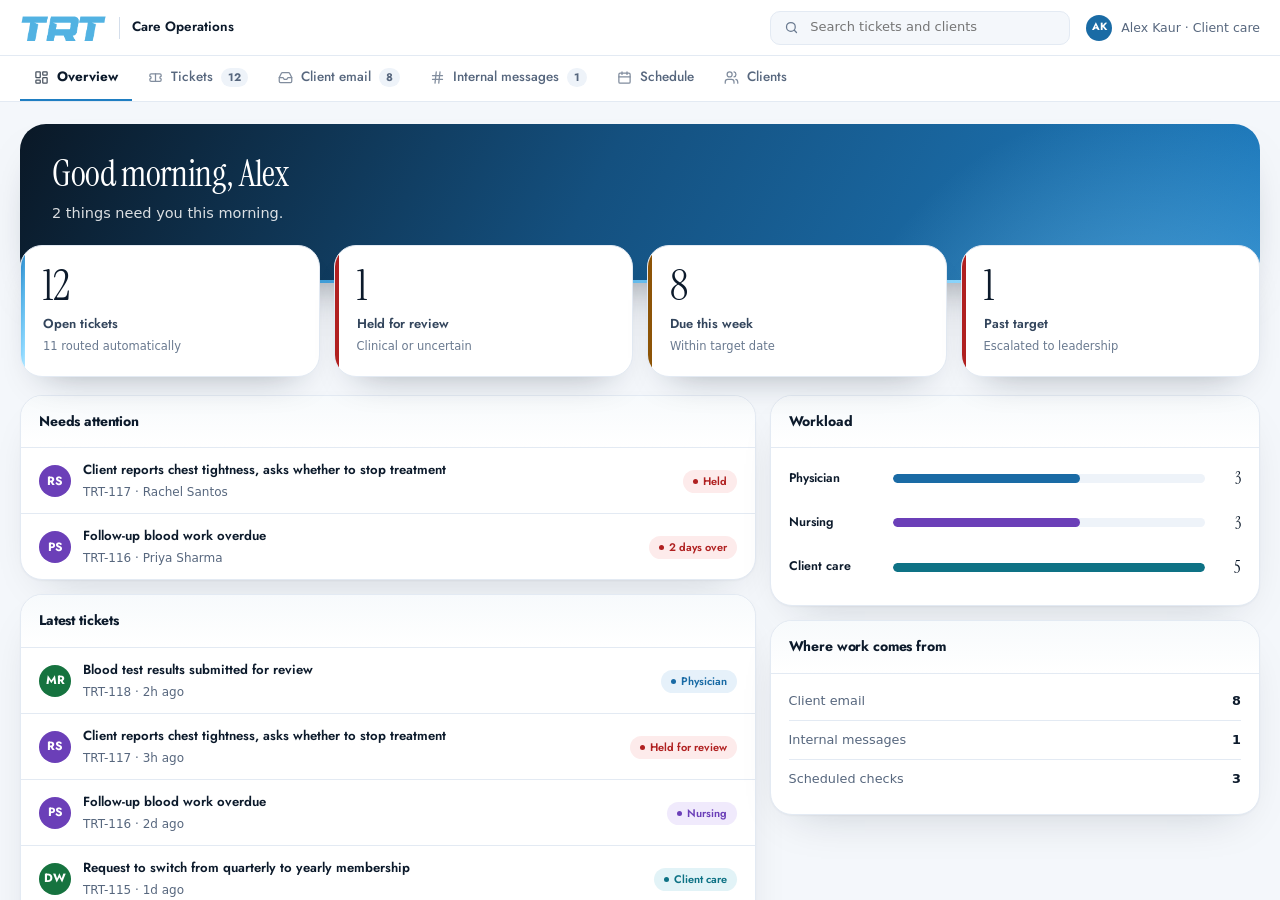
==== demo-build-v2/index.html @ 5caefc42 "Add second layout: work-management structure with Tickets as the primary view Separate app at status" ====
<!doctype html>
<html lang="en-AU">
<head>
<meta charset="utf-8">
<meta name="viewport" content="width=device-width,initial-scale=1,viewport-fit=cover">
<meta name="robots" content="noindex,nofollow">
<title>Care Operations — TRT Australia</title>
<link rel="preconnect" href="https://fonts.googleapis.com">
<link rel="preconnect" href="https://fonts.gstatic.com" crossorigin>
<link href="https://fonts.googleapis.com/css2?family=Jost:wght@400;500;600;700&family=Instrument+Serif&display=swap" rel="stylesheet">
<link rel="stylesheet" href="app.css">
</head>
<body>

<div class="shell">

  <header class="topbar">
    <span class="brand">
      <img src="trt-logo.webp" alt="TRT Australia">
      <span class="sep" aria-hidden="true"></span>
      <span class="nm">Care Operations</span>
    </span>
    <span class="spacer"></span>
    <label class="search">
      <svg viewBox="0 0 24 24" fill="none" stroke="currentColor" stroke-width="2"
           stroke-linecap="round" aria-hidden="true"><circle cx="11" cy="11" r="7"/><path d="m20 20-3.5-3.5"/></svg>
      <input id="search" type="search" placeholder="Search tickets and clients" aria-label="Search">
    </label>
    <span class="who">
      <span class="av av-sm" style="background:#1a6ba5" aria-hidden="true">AK</span>
      <span>Alex Kaur · Client care</span>
    </span>
  </header>

  <nav class="tabs" id="tabs" aria-label="Sections"></nav>

  <main class="main" id="main"></main>
</div>

<script src="app.js"></script>
</body>
</html>
---- demo-build-v2/app.css ----
/* TRT Australia — Care Operations
 * Work-management layout. Tabs across the top, Tickets as the primary view.
 *
 * Brand tokens taken from TRT Australia's own site source: Jost for display,
 * Instrument Serif for figures, their navy and blue ramp, 18–22px radius,
 * their soft depth-shadow. The eyebrow (mono, .24em, uppercase) is their
 * signature micro-label.
 *
 * Structure borrows from issue trackers where they genuinely work: readable
 * ticket keys, a dense sortable table, a filter bar, and a detail page with
 * fields on the right. Not their grey-on-grey.
 */

:root {
  --navy:    #0c1a2b;
  --deep:    #1f7ec2;
  --deep-tx: #1a6ba5;
  --blue:    #56b3e8;
  --cyan:    #8fd9ff;
  --grad:    linear-gradient(100deg, #1f7ec2, #56b3e8 38%, #8fd9ff 78%, #c4ecff);
  --tint:    #eaf1f9;
  --surface: #ffffff;
  --line:    #e3eaf3;
  --line-2:  #d4deeb;
  --shadow:  0 1px 2px rgba(13,26,43,.04), 0 12px 30px -16px rgba(13,26,43,.18);
  --shadow-2:0 1px 2px rgba(13,26,43,.04), 0 18px 46px -24px rgba(13,26,43,.22);
  --shadow-3:0 30px 60px -30px rgba(13,26,43,.35);
  --glow:    0 10px 24px -10px rgba(31,126,194,.55);

  --bg:     #f4f7fb;
  --raised: #f7fafc;
  --hover:  #eef4fa;

  --ink:    #0c1a2b;
  --ink-2:  #33455c;
  --dim:    #57677e;
  --dimmer: #6a7a90;

  --physician: #1a6ba5;  --physician-bg: #e6f1fa;
  --nursing:   #6b3fb8;  --nursing-bg:   #f0eafc;
  --support:   #0e7285;  --support-bg:   #e2f3f7;
  --held:      #b02020;  --held-bg:      #fdebeb;
  --ok:        #16733f;  --ok-bg:        #e7f5ec;
  --warn:      #8d5406;  --warn-bg:      #fdf2de;
  --mute-bg:   #eef3f9;

  --topbar: 56px;
  --tabs:   46px;
  --r:      18px;
  --r-card: 22px;

  --display: "Jost", "Century Gothic", "Helvetica Neue", Arial, system-ui, sans-serif;
  --serif:   "Instrument Serif", Georgia, "Times New Roman", serif;
  --body:    system-ui, -apple-system, "Segoe UI", Roboto, Helvetica, Arial, sans-serif;
  --mono:    "SF Mono", "JetBrains Mono", ui-monospace, Menlo, Consolas, monospace;
}

* { box-sizing: border-box; }
html, body { margin: 0; height: 100%; }
body {
  background: var(--bg); color: var(--ink);
  font-family: var(--body); font-size: 14px; line-height: 1.55;
  -webkit-font-smoothing: antialiased; overflow: hidden;
}
h1, h2, h3 { font-family: var(--display); font-weight: 700; letter-spacing: -.01em; margin: 0; }
button, input, select, textarea { font: inherit; color: inherit; }
button { cursor: pointer; background: none; border: 0; }
:focus-visible { outline: 2px solid var(--deep); outline-offset: 2px; border-radius: 8px; }

.eyebrow {
  font-family: var(--mono); font-size: 10.5px; letter-spacing: .24em;
  text-transform: uppercase; font-weight: 600; color: var(--deep-tx);
}

@media (prefers-reduced-motion: reduce) {
  *, *::before, *::after { transition-duration: .001ms !important;
                           animation-duration: .001ms !important; }
}

/* ============================================================ chrome */

.shell { display: flex; flex-direction: column; height: 100vh; }

.topbar {
  height: var(--topbar); flex: none; display: flex; align-items: center; gap: 16px;
  padding: 0 20px; background: var(--surface); border-bottom: 1px solid var(--line);
}
.brand { display: flex; align-items: center; gap: 12px; flex: none; }
.brand img { height: 26px; width: auto; object-fit: cover; object-position: top center;
             aspect-ratio: 1100/330; }
.brand .sep { width: 1px; height: 22px; background: var(--line-2); }
.brand .nm { font-family: var(--display); font-weight: 600; font-size: 13.5px; }
.topbar .spacer { flex: 1; }

.search {
  display: flex; align-items: center; gap: 9px; background: var(--bg);
  border: 1px solid var(--line); border-radius: 10px; padding: 0 13px;
  height: 34px; width: 300px; transition: border-color .18s, box-shadow .18s;
}
.search:focus-within { border-color: var(--blue); box-shadow: 0 0 0 3px rgba(86,179,232,.16);
                       background: var(--surface); }
.search svg { width: 15px; height: 15px; color: var(--dimmer); flex: none; }
.search input { flex: 1; background: none; border: 0; outline: none; font-size: 13px; }
.who { display: flex; align-items: center; gap: 9px; font-size: 12.5px; color: var(--dim); }
.av { border-radius: 50%; display: grid; place-items: center; color: #fff;
      font-family: var(--display); font-weight: 700; flex: none; }
.av-sm { width: 26px; height: 26px; font-size: 10.5px; }
.av-md { width: 32px; height: 32px; font-size: 12px; }
.av-lg { width: 46px; height: 46px; font-size: 15px; border-radius: 16px; }

/* tabs */
.tabs { height: var(--tabs); flex: none; display: flex; align-items: stretch; gap: 2px;
        padding: 0 20px; background: var(--surface); border-bottom: 1px solid var(--line);
        overflow-x: auto; scrollbar-width: none; }
.tabs::-webkit-scrollbar { display: none; }
.tab {
  display: flex; align-items: center; gap: 8px; padding: 0 14px;
  font-family: var(--display); font-size: 13.5px; font-weight: 500; color: var(--dim);
  border-bottom: 2px solid transparent; white-space: nowrap; transition: color .15s;
}
.tab:hover { color: var(--navy); }
.tab[aria-current="true"] { color: var(--navy); font-weight: 700;
                            border-bottom-color: var(--deep); }
.tab svg { width: 15px; height: 15px; opacity: .75; }
.tab .n { font-family: var(--display); font-size: 11px; font-weight: 700;
          background: var(--mute-bg); color: var(--dim); border-radius: 999px;
          padding: 1px 7px; min-width: 20px; text-align: center; }
.tab[aria-current="true"] .n { background: var(--tint); color: var(--deep-tx); }

.main { flex: 1; overflow-y: auto; }
.wrap { max-width: 1320px; margin: 0 auto; padding: 22px 20px 48px; }

/* ============================================================= page */

.page-head { display: flex; align-items: flex-start; gap: 16px; margin-bottom: 18px; }
.page-head h1 { font-family: var(--serif); font-size: 30px; font-weight: 400;
                letter-spacing: -.01em; }
.page-head p { margin: 4px 0 0; font-size: 13.5px; color: var(--dim); max-width: 62ch; }
.page-head .spacer { flex: 1; }

.btn { display: inline-flex; align-items: center; gap: 7px; padding: 8px 15px;
       border-radius: 999px; font-family: var(--display); font-size: 13px;
       font-weight: 600; color: var(--ink-2); background: var(--surface);
       border: 1px solid var(--line-2); box-shadow: var(--shadow);
       transition: transform .2s, border-color .2s, background .2s; }
.btn:hover { border-color: rgba(86,179,232,.55); transform: translateY(-1px); }
.btn svg { width: 15px; height: 15px; }
.btn.primary { background: linear-gradient(135deg, #1f7ec2, #3c9bd8); color: #fff;
               border-color: transparent; box-shadow: var(--glow); }
.btn.ghost { background: none; border-color: transparent; box-shadow: none; }
.btn.sm { padding: 6px 12px; font-size: 12.5px; }

/* ========================================================== filters */

.filterbar {
  display: flex; align-items: center; gap: 9px; flex-wrap: wrap;
  padding: 12px 14px; background: var(--surface); border: 1px solid var(--line);
  border-radius: var(--r); box-shadow: var(--shadow); margin-bottom: 12px;
}
.sel { position: relative; }
.sel > button {
  display: inline-flex; align-items: center; gap: 8px; padding: 7px 13px;
  border-radius: 999px; border: 1px solid var(--line-2); background: var(--surface);
  font-size: 12.8px; color: var(--ink-2); transition: border-color .15s;
}
.sel > button:hover { border-color: rgba(86,179,232,.55); }
.sel > button.on { background: var(--tint); border-color: transparent;
                   color: var(--deep-tx); font-weight: 600; }
.sel > button svg { width: 13px; height: 13px; opacity: .6; }
.pop { position: absolute; top: calc(100% + 6px); left: 0; z-index: 40; min-width: 198px;
       background: var(--surface); border: 1px solid var(--line); border-radius: 14px;
       padding: 6px; box-shadow: var(--shadow-3); }
.pop button { display: flex; align-items: center; gap: 9px; width: 100%; padding: 8px 11px;
              border-radius: 9px; font-size: 13px; color: var(--ink-2); text-align: left; }
.pop button:hover { background: var(--hover); }
.pop button[aria-current="true"] { background: var(--tint); font-weight: 600; }
.pop .tick { margin-left: auto; color: var(--deep); display: inline-flex; }
.pop .tick svg { width: 14px; height: 14px; }
.filterbar .spacer { flex: 1; }
.filterbar .count { font-size: 12.5px; color: var(--dim); }
.seg { display: inline-flex; background: var(--bg); border: 1px solid var(--line);
       border-radius: 999px; padding: 2px; }
.seg button { padding: 5px 13px; border-radius: 999px; font-family: var(--display);
              font-size: 12.5px; font-weight: 600; color: var(--dim); }
.seg button[aria-pressed="true"] { background: var(--surface); color: var(--navy);
                                   box-shadow: var(--shadow); }

/* ============================================================ table */

.card { background: var(--surface); border: 1px solid var(--line);
        border-radius: var(--r-card); box-shadow: var(--shadow-2); overflow: hidden; }

table { width: 100%; border-collapse: collapse; }
thead th {
  text-align: left; font-family: var(--mono); font-size: 10px; letter-spacing: .18em;
  text-transform: uppercase; font-weight: 600; color: var(--dimmer);
  padding: 13px 16px; border-bottom: 1px solid var(--line);
  background: var(--raised); white-space: nowrap; position: sticky; top: 0; z-index: 2;
}
thead th.sortable { cursor: pointer; user-select: none; }
thead th.sortable:hover { color: var(--deep-tx); }
thead th .arr { opacity: .55; margin-left: 4px; }
tbody td { padding: 13px 16px; border-bottom: 1px solid var(--line); font-size: 13.2px;
           vertical-align: middle; }
tbody tr { cursor: pointer; transition: background .14s; }
tbody tr:hover { background: var(--hover); }
tbody tr:last-child td { border-bottom: none; }

.key { font-family: var(--mono); font-size: 12px; color: var(--deep-tx); font-weight: 600;
       white-space: nowrap; }
.sum { font-weight: 500; color: var(--navy); }
.sub { font-size: 11.5px; color: var(--dimmer); margin-top: 2px; }
.who-cell { display: flex; align-items: center; gap: 9px; white-space: nowrap; }

.tag { display: inline-flex; align-items: center; gap: 5px; padding: 3px 10px;
       border-radius: 999px; font-family: var(--display); font-size: 11px;
       font-weight: 600; white-space: nowrap; }
.tag::before { content: ""; width: 5px; height: 5px; border-radius: 50%;
               background: currentColor; flex: none; }
.tag.bare::before { display: none; }
.t-physician { background: var(--physician-bg); color: var(--physician); }
.t-nursing   { background: var(--nursing-bg);   color: var(--nursing); }
.t-support   { background: var(--support-bg);   color: var(--support); }
.t-held      { background: var(--held-bg);      color: var(--held); }
.t-ok        { background: var(--ok-bg);        color: var(--ok); }
.t-warn      { background: var(--warn-bg);      color: var(--warn); }
.t-mute      { background: var(--mute-bg);      color: var(--dim); }

.st { display: inline-flex; align-items: center; gap: 6px; font-size: 12.3px;
      font-weight: 600; white-space: nowrap; }
.st svg { width: 13px; height: 13px; }
.st-open     { color: var(--dim); }
.st-progress { color: var(--deep-tx); }
.st-waiting  { color: var(--warn); }
.st-resolved { color: var(--ok); }

.pri { display: inline-flex; align-items: center; gap: 6px; font-size: 12.3px;
       font-weight: 600; white-space: nowrap; }
.pri svg { width: 13px; height: 13px; }
.pri-urgent { color: var(--held); }
.pri-high   { color: var(--warn); }
.pri-normal { color: var(--dim); }
.pri-low    { color: var(--dimmer); }

.empty { padding: 56px 24px; text-align: center; color: var(--dimmer); font-size: 13.5px;
         background: radial-gradient(420px 200px at 50% 40%, rgba(86,179,232,.08), transparent 70%); }
.empty svg { width: 34px; height: 34px; margin-bottom: 12px; opacity: .45; }

/* ============================================================ board */

.board { display: grid; grid-template-columns: repeat(4, minmax(0,1fr)); gap: 12px; }
.col { background: var(--raised); border: 1px solid var(--line); border-radius: var(--r);
       display: flex; flex-direction: column; min-height: 220px; }
.col-head { padding: 12px 14px; border-bottom: 1px solid var(--line); display: flex;
            align-items: center; gap: 9px; }
.col-head .nm { font-family: var(--display); font-size: 12.5px; font-weight: 700; }
.col-head .n { margin-left: auto; font-family: var(--display); font-size: 11px;
               font-weight: 700; color: var(--dim); background: var(--surface);
               border-radius: 999px; padding: 1px 8px; }
.col-body { padding: 10px; display: flex; flex-direction: column; gap: 9px; }
.ticket { background: var(--surface); border: 1px solid var(--line); border-radius: 14px;
          padding: 12px 13px; text-align: left; box-shadow: var(--shadow);
          transition: transform .2s, box-shadow .2s, border-color .2s; }
.ticket:hover { transform: translateY(-3px); box-shadow: var(--shadow-2);
                border-color: rgba(86,179,232,.45); }
.ticket .k { font-family: var(--mono); font-size: 10.5px; color: var(--deep-tx);
             font-weight: 600; }
.ticket .s { font-size: 12.8px; margin: 5px 0 9px; line-height: 1.45; color: var(--navy); }
.ticket .m { display: flex; align-items: center; gap: 7px; flex-wrap: wrap; }

/* =========================================================== detail */

.detail { display: grid; grid-template-columns: 1fr 312px; gap: 18px; align-items: start; }
.det-main .card { padding: 22px 24px; }
.det-head h1 { font-size: 22px; line-height: 1.32; margin-bottom: 10px; }
.det-meta { display: flex; align-items: center; gap: 8px; flex-wrap: wrap; margin-bottom: 4px; }

.msg { border: 1px solid var(--line); border-radius: 16px; background: var(--raised);
       padding: 16px 18px; margin: 18px 0 0; }
.msg-head { display: flex; align-items: center; gap: 11px; margin-bottom: 11px; }
.msg-from { font-family: var(--display); font-size: 13.5px; font-weight: 700; }
.msg-addr { font-size: 11.5px; color: var(--dimmer); }
.msg-time { margin-left: auto; font-size: 11.5px; color: var(--dimmer); }
.msg-body { font-size: 13.8px; color: var(--ink-2); line-height: 1.68; white-space: pre-wrap; }
.attach { display: inline-flex; align-items: center; gap: 8px; margin-top: 13px;
          padding: 8px 13px; border-radius: 999px; background: var(--surface);
          border: 1px solid var(--line); font-size: 12.5px; }
.attach svg { width: 14px; height: 14px; color: var(--dim); }

.note { border-left: 3px solid var(--deep); background: var(--tint); padding: 13px 16px;
        border-radius: 0 12px 12px 0; font-size: 13px; color: var(--ink-2);
        line-height: 1.6; margin-top: 18px; }
.note.held { border-left-color: var(--held); background: var(--held-bg); }
.note .eyebrow { display: block; margin-bottom: 7px; }
.note.held .eyebrow { color: var(--held); }

.activity { margin-top: 22px; }
.act { display: grid; grid-template-columns: 26px 1fr; gap: 12px; padding: 11px 0;
       border-bottom: 1px solid var(--line); }
.act:last-child { border-bottom: none; }
.act-dot { width: 26px; height: 26px; border-radius: 50%; background: var(--raised);
           border: 1px solid var(--line); display: grid; place-items: center;
           color: var(--dim); }
.act-dot svg { width: 13px; height: 13px; }
.act-t { font-size: 13px; }
.act-d { font-size: 11.5px; color: var(--dimmer); margin-top: 2px; }

.side .card { padding: 18px; margin-bottom: 12px; }
.side h3 { margin-bottom: 13px; }
.field { display: flex; justify-content: space-between; align-items: center; gap: 12px;
         padding: 9px 0; border-bottom: 1px solid var(--line); font-size: 12.8px; }
.field:last-child { border-bottom: none; }
.field .k { color: var(--dim); }
.field .v { font-weight: 600; text-align: right; }

/* ========================================================= overview */

.hero { position: relative; overflow: hidden; border-radius: 26px; padding: 30px 32px 58px;
        background: linear-gradient(118deg, #0a1826 0%, #14507f 46%, #1f7ec2 100%);
        box-shadow: 0 24px 48px -28px rgba(13,26,43,.55); }
.hero::before { content: ""; position: absolute; inset: -40% -20% auto auto; width: 58%;
                aspect-ratio: 1; pointer-events: none;
                background: radial-gradient(circle, rgba(143,217,255,.5), transparent 62%); }
.hero::after { content: ""; position: absolute; left: 0; right: 0; bottom: 0; height: 3px;
               background: var(--grad); }
.hero h1 { position: relative; font-family: var(--serif); font-size: 36px; font-weight: 400;
           color: #fff; line-height: 1.12; }
.hero p { position: relative; margin: 8px 0 0; font-size: 14.5px; color: rgba(255,255,255,.85); }

.stats { display: grid; grid-template-columns: repeat(4,1fr); gap: 14px;
         margin-top: -38px; position: relative; z-index: 2; }
.stat { background: var(--surface); border: 1px solid var(--line); border-radius: var(--r-card);
        padding: 20px 22px; box-shadow: 0 18px 38px -24px rgba(13,26,43,.42);
        position: relative; overflow: hidden;
        transition: transform .25s, box-shadow .25s, border-color .25s; }
.stat::after { content: ""; position: absolute; left: 0; top: 0; bottom: 0; width: 4px;
               background: var(--line-2); }
.stat.info::after { background: var(--grad); }
.stat.bad::after  { background: var(--held); }
.stat.warn::after { background: var(--warn); }
.stat.good::after { background: var(--ok); }
.stat:hover { transform: translateY(-4px); box-shadow: var(--shadow-3);
              border-color: rgba(86,179,232,.45); }
.stat .n { font-family: var(--serif); font-size: 42px; line-height: .95; color: var(--navy); }
.stat .l { font-family: var(--display); font-size: 13px; font-weight: 600;
           color: var(--ink-2); margin-top: 8px; }
.stat .s { font-size: 11.5px; color: var(--dimmer); margin-top: 4px; }

.grid2 { display: grid; grid-template-columns: 1.5fr 1fr; gap: 14px; margin-top: 18px;
         align-items: start; }
.panel { background: var(--surface); border: 1px solid var(--line);
         border-radius: var(--r-card); box-shadow: var(--shadow-2); overflow: hidden;
         margin-bottom: 14px; }
.panel-head { display: flex; align-items: center; gap: 10px; padding: 15px 18px;
              border-bottom: 1px solid var(--line);
              background: linear-gradient(180deg, var(--raised), transparent); }
.panel-head h2 { font-size: 14px; }
.panel-head .spacer { flex: 1; }
.panel-body { padding: 8px 18px 16px; }
.panel-body.flush { padding: 0; }
.row { display: grid; grid-template-columns: 32px 1fr auto; gap: 12px; align-items: center;
       width: 100%; padding: 12px 18px; border-bottom: 1px solid var(--line);
       text-align: left; transition: background .14s; }
.row:last-child { border-bottom: none; }
.row:hover { background: var(--hover); }
.row .rt { font-family: var(--display); font-size: 13.2px; font-weight: 600; }
.row .rd { font-size: 12px; color: var(--dim); margin-top: 2px; }

.load { display: flex; align-items: center; gap: 12px; padding: 9px 0; }
.load .ln { font-family: var(--display); font-size: 12.5px; font-weight: 600;
            width: 92px; flex: none; }
.load .lb { flex: 1; height: 9px; background: var(--mute-bg); border-radius: 999px;
            overflow: hidden; }
.load .lb i { display: block; height: 100%; border-radius: 999px; }
.load .lc { font-family: var(--serif); font-size: 17px; width: 24px; text-align: right; }

/* ========================================================= schedule */

.routines { display: grid; grid-template-columns: repeat(2,1fr); gap: 14px; margin-bottom: 20px; }
.routine { background: var(--surface); border: 1px solid var(--line);
           border-radius: var(--r-card); padding: 20px; box-shadow: var(--shadow-2);
           transition: transform .25s, box-shadow .25s; }
.routine:hover { transform: translateY(-4px); box-shadow: var(--shadow-3); }
.routine-top { display: flex; align-items: flex-start; gap: 13px; margin-bottom: 14px; }
.routine-ico { width: 38px; height: 38px; border-radius: 13px; display: grid;
               place-items: center; background: linear-gradient(140deg, var(--tint), #dceefb);
               color: var(--deep-tx); flex: none; }
.routine-ico svg { width: 18px; height: 18px; }
.routine h3 { font-size: 15px; margin-bottom: 3px; }
.routine .rs { font-size: 12.5px; color: var(--dim); line-height: 1.55; }
.rwhen { display: flex; align-items: baseline; gap: 10px; padding: 12px 15px;
         background: var(--raised); border-radius: 13px; margin-bottom: 12px; }
.rwhen .rv { font-family: var(--serif); font-size: 19px; margin-left: auto; }
.steps { display: flex; gap: 7px; flex-wrap: wrap; }
.step { flex: 1 1 100px; min-width: 92px; background: var(--raised);
        border: 1px solid var(--line); border-radius: 12px; padding: 10px 11px; }
.step .st2 { font-family: var(--display); font-size: 11.8px; font-weight: 600; }
.step .sd { font-size: 10.8px; color: var(--dim); margin-top: 2px; line-height: 1.4; }
.step.dim { opacity: .55; }

.day { display: flex; align-items: baseline; gap: 11px; padding: 18px 2px 9px;
       border-bottom: 2px solid var(--line-2); }
.day .dd { font-family: var(--display); font-size: 13.5px; font-weight: 700; }
.day .dn { font-size: 11.5px; color: var(--dimmer); }
.day .dt { margin-left: auto; }
.ev { display: grid; grid-template-columns: 78px 32px 1fr auto; gap: 13px;
      align-items: center; padding: 12px 2px; border-bottom: 1px solid var(--line); }
.ev:last-child { border-bottom: none; }
.ev-t { font-family: var(--mono); font-size: 11.5px; color: var(--dim); }
.ev-w { font-family: var(--display); font-size: 13.2px; font-weight: 600; }
.ev-d { font-size: 12.2px; color: var(--dim); margin-top: 2px; }

/* ====================================================== responsive */

@media (max-width: 1180px) {
  .detail { grid-template-columns: 1fr; }
  .board { grid-template-columns: repeat(2,1fr); }
  .grid2 { grid-template-columns: 1fr; }
  .stats { grid-template-columns: repeat(2,1fr); }
}
@media (max-width: 800px) {
  .search { width: 180px; }
  .who span { display: none; }
  .board { grid-template-columns: 1fr; }
  .routines { grid-template-columns: 1fr; }
  .hero h1 { font-size: 27px; }
  .page-head { flex-wrap: wrap; }
  table thead th:nth-child(4), table tbody td:nth-child(4),
  table thead th:nth-child(6), table tbody td:nth-child(6) { display: none; }
  .ev { grid-template-columns: 66px 1fr; }
  .ev .av { display: none; }
}
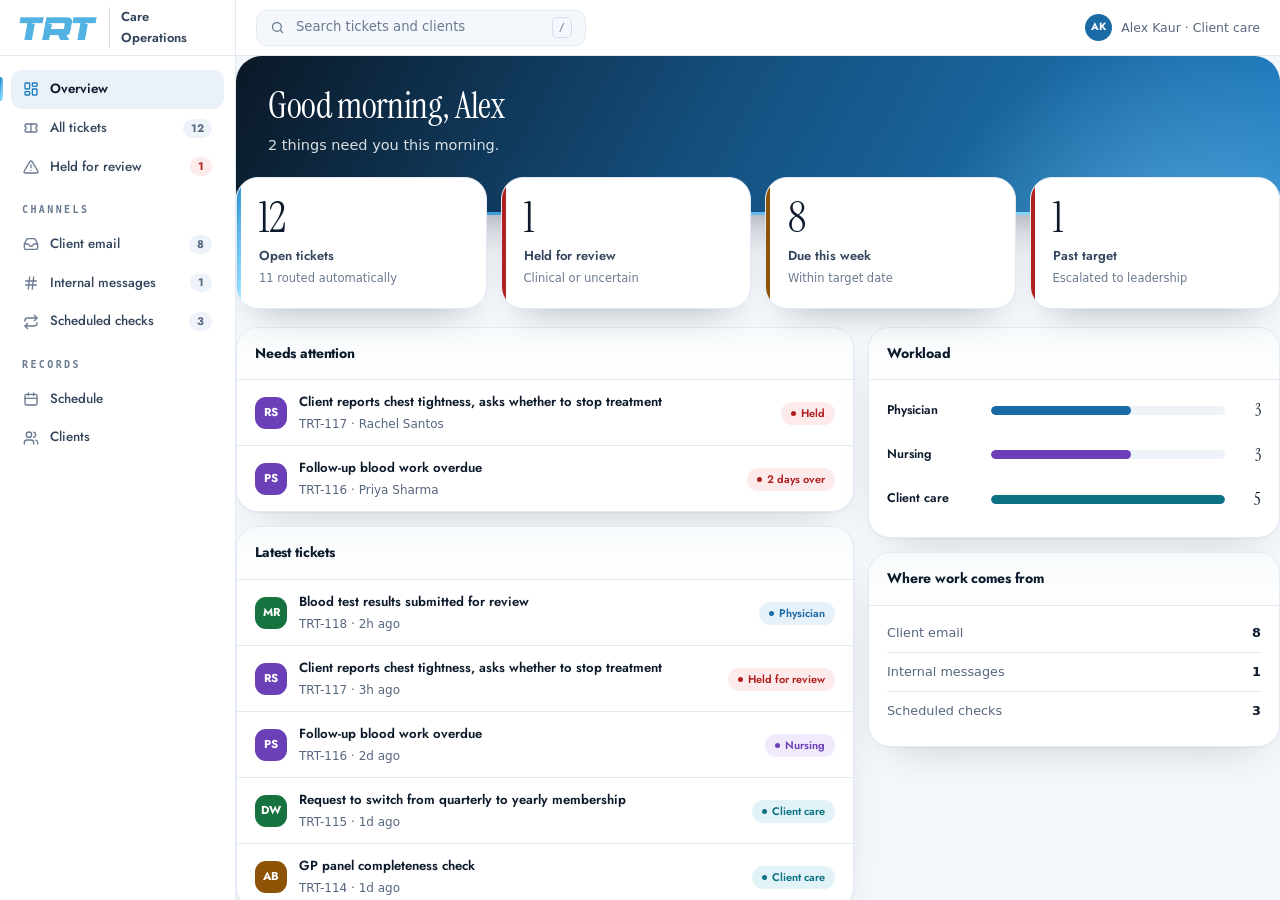
==== commit fedf8023: "Move navigation to a sidebar and add disciplined motion Tabs across the top stop working once there " ====
--- a/demo-build-v2/index.html
+++ b/demo-build-v2/index.html
@@ -14,28 +14,34 @@
 
 <div class="shell">
 
+  <div class="brand">
+    <img src="trt-logo.webp" alt="TRT Australia">
+    <span class="nm">Care Operations</span>
+  </div>
+
   <header class="topbar">
-    <span class="brand">
-      <img src="trt-logo.webp" alt="TRT Australia">
-      <span class="sep" aria-hidden="true"></span>
-      <span class="nm">Care Operations</span>
-    </span>
-    <span class="spacer"></span>
+    <button class="icon-btn" id="menu" aria-label="Menu">
+      <svg viewBox="0 0 24 24" fill="none" stroke="currentColor" stroke-width="2"
+           stroke-linecap="round" aria-hidden="true"><path d="M4 6h16M4 12h16M4 18h16"/></svg>
+    </button>
     <label class="search">
       <svg viewBox="0 0 24 24" fill="none" stroke="currentColor" stroke-width="2"
            stroke-linecap="round" aria-hidden="true"><circle cx="11" cy="11" r="7"/><path d="m20 20-3.5-3.5"/></svg>
       <input id="search" type="search" placeholder="Search tickets and clients" aria-label="Search">
+      <span class="kbd">/</span>
     </label>
+    <span class="spacer"></span>
     <span class="who">
       <span class="av av-sm" style="background:#1a6ba5" aria-hidden="true">AK</span>
       <span>Alex Kaur · Client care</span>
     </span>
   </header>
 
-  <nav class="tabs" id="tabs" aria-label="Sections"></nav>
+  <nav class="side" id="tabs" aria-label="Sections"></nav>
 
   <main class="main" id="main"></main>
 </div>
+<div class="scrim" id="scrim"></div>
 
 <script src="app.js"></script>
 </body>
--- a/demo-build-v2/app.css
+++ b/demo-build-v2/app.css
@@ -45,7 +45,7 @@
   --mute-bg:   #eef3f9;
 
   --topbar: 56px;
-  --tabs:   46px;
+  --side:   236px;
   --r:      18px;
   --r-card: 22px;
 
@@ -79,56 +79,102 @@
 
 /* ============================================================ chrome */
 
-.shell { display: flex; flex-direction: column; height: 100vh; }
-
-.topbar {
-  height: var(--topbar); flex: none; display: flex; align-items: center; gap: 16px;
-  padding: 0 20px; background: var(--surface); border-bottom: 1px solid var(--line);
-}
-.brand { display: flex; align-items: center; gap: 12px; flex: none; }
-.brand img { height: 26px; width: auto; object-fit: cover; object-position: top center;
+/* Sidebar layout. Grouped navigation reads better than a tab strip once
+   there are more than about four destinations, and it leaves the full
+   width of the page for dense tables. */
+.shell {
+  display: grid;
+  grid-template-columns: var(--side) 1fr;
+  grid-template-rows: var(--topbar) 1fr;
+  grid-template-areas: "brand topbar" "side main";
+  height: 100vh;
+}
+
+.brand {
+  grid-area: brand; display: flex; align-items: center; gap: 11px;
+  padding: 0 18px; background: var(--surface);
+  border-right: 1px solid var(--line); border-bottom: 1px solid var(--line);
+}
+.brand img { height: 24px; width: auto; object-fit: cover; object-position: top center;
              aspect-ratio: 1100/330; }
-.brand .sep { width: 1px; height: 22px; background: var(--line-2); }
-.brand .nm { font-family: var(--display); font-weight: 600; font-size: 13.5px; }
+.brand .nm { font-family: var(--display); font-weight: 600; font-size: 13px;
+             color: var(--ink-2); border-left: 1px solid var(--line-2);
+             padding-left: 11px; }
+
+.topbar { grid-area: topbar; display: flex; align-items: center; gap: 13px;
+          padding: 0 20px; background: var(--surface);
+          border-bottom: 1px solid var(--line); }
+.icon-btn { display: none; width: 34px; height: 34px; border-radius: 10px;
+            align-items: center; justify-content: center; color: var(--dim); }
+.icon-btn svg { width: 18px; height: 18px; }
+.icon-btn:hover { background: var(--hover); color: var(--navy); }
+
+.search { display: flex; align-items: center; gap: 9px; background: var(--bg);
+          border: 1px solid var(--line); border-radius: 11px; padding: 0 13px;
+          height: 36px; width: 330px; max-width: 42vw;
+          transition: border-color .2s, box-shadow .2s, background .2s; }
+.search:focus-within { border-color: var(--blue); background: var(--surface);
+                       box-shadow: 0 0 0 3px rgba(86,179,232,.16); }
+.search svg { width: 15px; height: 15px; color: var(--dimmer); flex: none; }
+.search input { flex: 1; background: none; border: 0; outline: none; font-size: 13.2px; }
+.search input::placeholder { color: var(--dimmer); }
+.kbd { font-family: var(--mono); font-size: 10.5px; color: var(--dimmer);
+       border: 1px solid var(--line-2); border-radius: 5px; padding: 1px 6px; }
 .topbar .spacer { flex: 1; }
-
-.search {
-  display: flex; align-items: center; gap: 9px; background: var(--bg);
-  border: 1px solid var(--line); border-radius: 10px; padding: 0 13px;
-  height: 34px; width: 300px; transition: border-color .18s, box-shadow .18s;
-}
-.search:focus-within { border-color: var(--blue); box-shadow: 0 0 0 3px rgba(86,179,232,.16);
-                       background: var(--surface); }
-.search svg { width: 15px; height: 15px; color: var(--dimmer); flex: none; }
-.search input { flex: 1; background: none; border: 0; outline: none; font-size: 13px; }
 .who { display: flex; align-items: center; gap: 9px; font-size: 12.5px; color: var(--dim); }
 .av { border-radius: 50%; display: grid; place-items: center; color: #fff;
       font-family: var(--display); font-weight: 700; flex: none; }
-.av-sm { width: 26px; height: 26px; font-size: 10.5px; }
-.av-md { width: 32px; height: 32px; font-size: 12px; }
+.av-sm { width: 27px; height: 27px; font-size: 10.5px; }
+.av-md { width: 32px; height: 32px; font-size: 11.5px; border-radius: 11px; }
 .av-lg { width: 46px; height: 46px; font-size: 15px; border-radius: 16px; }
 
-/* tabs */
-.tabs { height: var(--tabs); flex: none; display: flex; align-items: stretch; gap: 2px;
-        padding: 0 20px; background: var(--surface); border-bottom: 1px solid var(--line);
-        overflow-x: auto; scrollbar-width: none; }
-.tabs::-webkit-scrollbar { display: none; }
-.tab {
-  display: flex; align-items: center; gap: 8px; padding: 0 14px;
-  font-family: var(--display); font-size: 13.5px; font-weight: 500; color: var(--dim);
-  border-bottom: 2px solid transparent; white-space: nowrap; transition: color .15s;
-}
-.tab:hover { color: var(--navy); }
-.tab[aria-current="true"] { color: var(--navy); font-weight: 700;
-                            border-bottom-color: var(--deep); }
-.tab svg { width: 15px; height: 15px; opacity: .75; }
-.tab .n { font-family: var(--display); font-size: 11px; font-weight: 700;
-          background: var(--mute-bg); color: var(--dim); border-radius: 999px;
-          padding: 1px 7px; min-width: 20px; text-align: center; }
-.tab[aria-current="true"] .n { background: var(--tint); color: var(--deep-tx); }
-
-.main { flex: 1; overflow-y: auto; }
-.wrap { max-width: 1320px; margin: 0 auto; padding: 22px 20px 48px; }
+/* ---- sidebar ---- */
+
+.side { grid-area: side; background: var(--surface); border-right: 1px solid var(--line);
+        overflow-y: auto; padding: 14px 11px; }
+.side-label { font-family: var(--mono); font-size: 10px; letter-spacing: .24em;
+              text-transform: uppercase; font-weight: 600; color: var(--dimmer);
+              padding: 16px 11px 7px; }
+.nav {
+  position: relative; display: flex; align-items: center; gap: 11px; width: 100%;
+  padding: 9px 12px; border-radius: 11px; color: var(--ink-2);
+  font-family: var(--display); font-size: 13.4px; font-weight: 500; text-align: left;
+  transition: background .18s, color .18s;
+}
+.nav:hover { background: var(--hover); color: var(--navy); }
+.nav svg { width: 16px; height: 16px; flex: none; color: var(--dimmer);
+           transition: color .18s, transform .25s cubic-bezier(.2,.8,.3,1); }
+.nav:hover svg { color: var(--deep-tx); transform: translateX(1px); }
+.nav[aria-current="true"] { background: var(--tint); color: var(--navy); font-weight: 600; }
+.nav[aria-current="true"] svg { color: var(--deep); }
+/* Active marker grows out from the centre rather than blinking on. */
+.nav[aria-current="true"]::before {
+  content: ""; position: absolute; left: -11px; top: 50%; transform: translateY(-50%);
+  width: 3px; height: 62%; border-radius: 0 3px 3px 0; background: var(--grad);
+  animation: markIn .28s cubic-bezier(.2,.8,.3,1);
+}
+@keyframes markIn { from { height: 0; opacity: 0; } }
+.nav .n { margin-left: auto; font-family: var(--display); font-size: 11px;
+          font-weight: 700; color: var(--dim); background: var(--mute-bg);
+          border-radius: 999px; padding: 1px 8px; min-width: 22px; text-align: center; }
+.nav[aria-current="true"] .n { background: var(--surface); color: var(--deep-tx); }
+.nav .n.alert { background: var(--held-bg); color: var(--held); }
+
+.main { grid-area: main; overflow-y: auto; }
+
+/* ---- motion ----
+   Deceleration on arrival, 300ms, per the motion guidance. Everything here
+   is suppressed under prefers-reduced-motion at the top of the file. */
+
+@keyframes riseIn { from { opacity: 0; transform: translateY(8px); } }
+.wrap > * { animation: riseIn .3s cubic-bezier(.2,.8,.3,1) backwards; }
+.wrap > *:nth-child(2) { animation-delay: .04s; }
+.wrap > *:nth-child(3) { animation-delay: .08s; }
+.wrap > *:nth-child(4) { animation-delay: .12s; }
+
+/* 30ms per row — inside the 20-40ms window, so a long table never crawls. */
+tbody tr { animation: riseIn .3s cubic-bezier(.2,.8,.3,1) backwards; }
+.ticket, .row, .stat, .col { animation: riseIn .3s cubic-bezier(.2,.8,.3,1) backwards; }
 
 /* ============================================================= page */
 
@@ -430,3 +476,21 @@
   .ev { grid-template-columns: 66px 1fr; }
   .ev .av { display: none; }
 }
+
+/* ------------------------------------------------- responsive sidebar */
+
+@media (max-width: 1024px) {
+  .shell { grid-template-columns: 1fr; grid-template-rows: var(--topbar) 1fr;
+           grid-template-areas: "topbar" "main"; }
+  .brand { display: none; }
+  .icon-btn { display: inline-flex; }
+  .side {
+    position: fixed; inset: var(--topbar) auto 0 0; width: 264px; z-index: 60;
+    transform: translateX(-100%); transition: transform .26s cubic-bezier(.2,.8,.3,1);
+    box-shadow: var(--shadow-3);
+  }
+  .side.open { transform: none; }
+  .scrim { position: fixed; inset: 0; background: rgba(12,26,43,.34); z-index: 55;
+           opacity: 0; pointer-events: none; transition: opacity .26s; }
+  .scrim.on { opacity: 1; pointer-events: auto; }
+}
